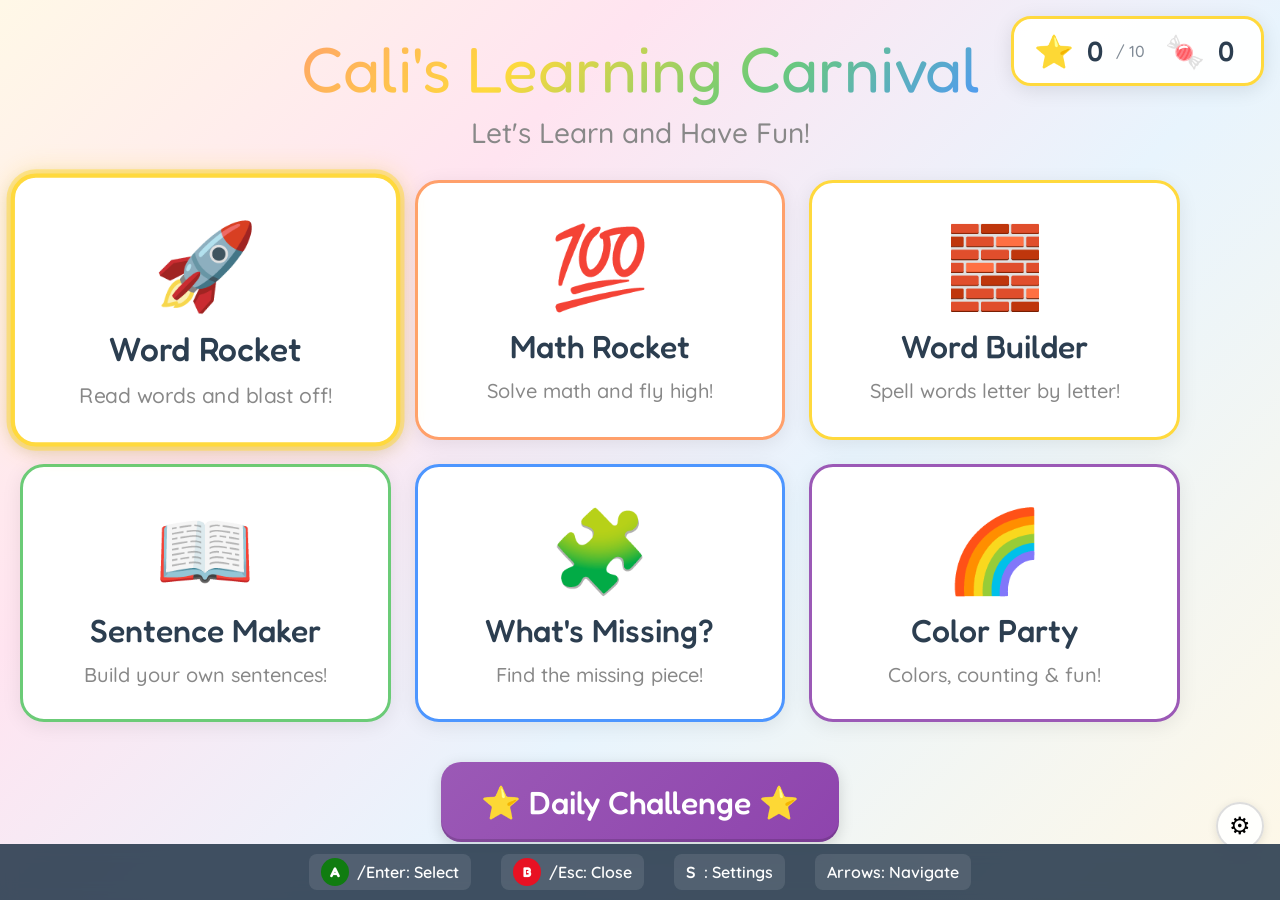
==== index.html @ 13b75be5 "Initial commit - Cali's Learning Carnival" ====
<!DOCTYPE html>
<html lang="en">
<head>
  <meta charset="UTF-8">
  <meta name="viewport" content="width=device-width, initial-scale=1.0">
  <title>Cali's Learning Carnival</title>
  <link rel="stylesheet" href="css/style.css">
  <link rel="stylesheet" href="css/games.css">
  <link rel="stylesheet" href="css/xbox.css">
</head>
<body>
  <div id="session-timer" class="hidden"></div>
  <div id="star-counter-container"></div>

  <div style="text-align:center; padding: 30px 20px 10px;">
    <h1 style="background: linear-gradient(135deg, var(--red), var(--orange), var(--yellow), var(--green), var(--blue), var(--purple)); -webkit-background-clip: text; -webkit-text-fill-color: transparent; background-clip: text;">
      Cali's Learning Carnival
    </h1>
    <p style="font-size: clamp(18px, 2.5vw, 28px); color: #888; margin-top: 8px;">Let's Learn and Have Fun!</p>
  </div>

  <div class="menu-grid" id="game-grid">
    <a href="games/word-rocket.html" class="game-card" aria-label="Word Rocket">
      <div class="game-card-icon">&#x1F680;</div>
      <div class="game-card-title">Word Rocket</div>
      <div class="game-card-desc">Read words and blast off!</div>
    </a>
    <a href="games/math-rocket.html" class="game-card" aria-label="Math Rocket">
      <div class="game-card-icon">&#x1F4AF;</div>
      <div class="game-card-title">Math Rocket</div>
      <div class="game-card-desc">Solve math and fly high!</div>
    </a>
    <a href="games/word-builder.html" class="game-card" aria-label="Word Builder">
      <div class="game-card-icon">&#x1F9F1;</div>
      <div class="game-card-title">Word Builder</div>
      <div class="game-card-desc">Spell words letter by letter!</div>
    </a>
    <a href="games/sentence-maker.html" class="game-card" aria-label="Sentence Maker">
      <div class="game-card-icon">&#x1F4D6;</div>
      <div class="game-card-title">Sentence Maker</div>
      <div class="game-card-desc">Build your own sentences!</div>
    </a>
    <a href="games/whats-missing.html" class="game-card" aria-label="What's Missing">
      <div class="game-card-icon">&#x1F9E9;</div>
      <div class="game-card-title">What's Missing?</div>
      <div class="game-card-desc">Find the missing piece!</div>
    </a>
    <a href="games/color-party.html" class="game-card" aria-label="Color Party">
      <div class="game-card-icon">&#x1F308;</div>
      <div class="game-card-title">Color Party</div>
      <div class="game-card-desc">Colors, counting &amp; fun!</div>
    </a>
  </div>

  <div style="text-align: center; padding: 20px;">
    <a href="games/daily-challenge.html" class="btn btn-purple" style="font-size: clamp(20px, 3vw, 32px); padding: 20px 40px;" id="daily-btn">
      &#x2B50; Daily Challenge &#x2B50;
    </a>
  </div>

  <button class="settings-gear" id="open-settings" aria-label="Settings">&#x2699;</button>

  <!-- Parent Settings Overlay -->
  <div id="parent-settings-overlay" class="settings-overlay hidden">
    <div class="settings-panel">
      <h2>Parent Settings</h2>

      <div class="setting-group">
        <label>M&amp;M Reward Ratio</label>
        <input type="range" id="setting-mm-ratio" min="1" max="20" value="10">
        <div style="text-align:center;margin-top:6px;">
          <span id="ratio-display">10</span> stars = 1 M&amp;M
        </div>
      </div>

      <div class="setting-group">
        <label>Difficulty</label>
        <div class="radio-group">
          <label><input type="radio" name="difficulty" value="easy"><span> Easy</span></label>
          <label><input type="radio" name="difficulty" value="medium"><span> Medium</span></label>
          <label><input type="radio" name="difficulty" value="hard"><span> Hard</span></label>
        </div>
      </div>

      <div class="setting-group">
        <label>Game Length</label>
        <div class="radio-group">
          <label><input type="radio" name="gameLength" value="5"><span> Quick (5)</span></label>
          <label><input type="radio" name="gameLength" value="10"><span> Normal (10)</span></label>
          <label><input type="radio" name="gameLength" value="15"><span> Long (15)</span></label>
          <label><input type="radio" name="gameLength" value="20"><span> Marathon (20)</span></label>
        </div>
      </div>

      <div class="setting-group">
        <label>Sound Effects</label>
        <div style="display:flex;align-items:center;gap:16px;">
          <div class="toggle-switch">
            <input type="checkbox" id="setting-sound" checked>
            <span class="toggle-slider"></span>
          </div>
          <input type="range" id="setting-volume" min="0" max="1" step="0.1" value="0.7" style="flex:1;">
        </div>
      </div>

      <div class="setting-group">
        <label>Vibration Feedback</label>
        <div class="toggle-switch">
          <input type="checkbox" id="setting-vibration" checked>
          <span class="toggle-slider"></span>
        </div>
      </div>

      <div class="setting-group">
        <label>Session Timer</label>
        <select id="setting-timer" style="padding:10px;border-radius:10px;font-size:16px;border:2px solid #ddd;">
          <option value="0">No Limit</option>
          <option value="10">10 minutes</option>
          <option value="15">15 minutes</option>
          <option value="20">20 minutes</option>
        </select>
      </div>

      <div class="settings-buttons">
        <button class="btn btn-blue" id="settings-view-progress">View Progress</button>
        <button class="btn btn-orange" id="settings-export">Export Report</button>
        <button class="btn btn-red" id="settings-reset">Reset Progress</button>
        <button class="btn btn-green" id="settings-close">Close</button>
      </div>
    </div>
  </div>

  <!-- Progress Modal -->
  <div id="progress-modal" class="progress-modal hidden">
    <div class="card" style="position:relative;">
      <div id="progress-content"></div>
      <br>
      <button class="btn btn-green" id="progress-close" style="width:100%;">Close</button>
    </div>
  </div>

  <div id="button-guide">
    <span class="guide-btn"><span class="xbox-a">A</span>/Enter: Select</span>
    <span class="guide-btn"><span class="xbox-b">B</span>/Esc: Close</span>
    <span class="guide-btn"><strong>S</strong>: Settings</span>
    <span class="guide-btn">Arrows: Navigate</span>
  </div>

  <script src="js/words.js"></script>
  <script src="js/math.js"></script>
  <script src="js/gamepad.js"></script>
  <script src="js/progress.js"></script>
  <script src="js/rewards.js"></script>
  <script src="js/audio.js"></script>
  <script src="js/main.js"></script>
  <script>
    // Initialize
    document.addEventListener('DOMContentLoaded', () => {
      ProgressTracker.load();
      RewardSystem.init();
      AudioManager.init();
      GamepadManager.init();

      RewardSystem.renderStarCounter(document.getElementById('star-counter-container'));

      // Gamepad navigation for game cards
      const cards = document.querySelectorAll('.game-card');
      GamepadManager.registerFocusGroup(cards, { id: 'games', columns: 3 });
      GamepadManager.registerFocusGroup([document.getElementById('daily-btn')], { id: 'daily' });

      // Parent settings
      CarnivalUtils.initParentSettings();

      document.getElementById('open-settings').addEventListener('click', () => {
        document.getElementById('parent-settings-overlay').classList.remove('hidden');
      });

      GamepadManager.on('parent_settings', () => {
        document.getElementById('parent-settings-overlay').classList.toggle('hidden');
      });

      GamepadManager.on('b_press', () => {
        document.getElementById('parent-settings-overlay').classList.add('hidden');
        document.getElementById('progress-modal').classList.add('hidden');
      });

      // Session timer
      const settings = CarnivalUtils.getSettings();
      if (settings.sessionTimer > 0) {
        CarnivalUtils.startSessionTimer(settings.sessionTimer);
      }

      // Audio init on first interaction
      document.addEventListener('click', () => AudioManager.resume(), { once: true });
    });
  </script>
</body>
</html>
---- css/style.css ----
/* === Cali's Learning Carnival - Global Styles === */
@import url('https://fonts.googleapis.com/css2?family=Fredoka+One&family=Quicksand:wght@400;500;600;700&display=swap');

:root {
  --red: #FF6B6B;
  --orange: #FFA06B;
  --yellow: #FFD93D;
  --green: #6BCB77;
  --blue: #4D96FF;
  --purple: #9B59B6;
  --pink: #FF69B4;
  --bg-light: #FFF8E7;
  --bg-dark: #2C3E50;
  --text-dark: #2C3E50;
  --text-light: #FFFFFF;
  --star-gold: #FFD700;
  --mm-brown: #7B3F00;
}

*, *::before, *::after { box-sizing: border-box; margin: 0; padding: 0; }

html { scroll-behavior: smooth; }

body {
  font-family: 'Quicksand', sans-serif;
  font-size: clamp(18px, 2.5vw, 32px);
  font-weight: 500;
  color: var(--text-dark);
  background: linear-gradient(135deg, #FFF8E7 0%, #FFE4F0 30%, #E8F4FD 60%, #FFF8E7 100%);
  min-height: 100vh;
  overflow-x: hidden;
  -webkit-font-smoothing: antialiased;
}

h1, h2, h3, h4 {
  font-family: 'Fredoka One', cursive;
  font-weight: 400;
}

h1 { font-size: clamp(36px, 5vw, 72px); }
h2 { font-size: clamp(28px, 4vw, 56px); }
h3 { font-size: clamp(22px, 3vw, 40px); }

/* === Buttons === */
.btn {
  display: inline-flex;
  align-items: center;
  justify-content: center;
  min-height: 70px;
  min-width: 180px;
  padding: 16px 32px;
  border: none;
  border-radius: 20px;
  font-family: 'Fredoka One', cursive;
  font-size: clamp(18px, 2.5vw, 28px);
  color: white;
  cursor: pointer;
  transition: all 0.2s ease;
  box-shadow: 0 4px 15px rgba(0,0,0,0.15), inset 0 -3px 0 rgba(0,0,0,0.15);
  text-decoration: none;
  user-select: none;
  -webkit-tap-highlight-color: transparent;
}

.btn:hover { transform: translateY(-2px); box-shadow: 0 6px 20px rgba(0,0,0,0.2), inset 0 -3px 0 rgba(0,0,0,0.15); }
.btn:active { transform: translateY(1px); box-shadow: 0 2px 8px rgba(0,0,0,0.15), inset 0 -1px 0 rgba(0,0,0,0.15); }

.btn-green { background: linear-gradient(135deg, #6BCB77, #4CAF50); }
.btn-red { background: linear-gradient(135deg, #FF6B6B, #E74C3C); }
.btn-blue { background: linear-gradient(135deg, #4D96FF, #3B82F6); }
.btn-yellow { background: linear-gradient(135deg, #FFD93D, #F59E0B); color: var(--text-dark); }
.btn-purple { background: linear-gradient(135deg, #9B59B6, #8E44AD); }
.btn-orange { background: linear-gradient(135deg, #FFA06B, #F97316); }
.btn-pink { background: linear-gradient(135deg, #FF69B4, #EC4899); }

/* === Focus / Gamepad Navigation === */
.gp-focused {
  outline: none !important;
  border: 4px solid var(--yellow) !important;
  box-shadow: 0 0 0 4px rgba(255, 217, 61, 0.5), 0 0 25px rgba(255, 217, 61, 0.4), 0 4px 15px rgba(0,0,0,0.15) !important;
  transform: scale(1.05);
  transition: all 0.15s ease;
  animation: gp-pulse 1.5s ease-in-out infinite;
}

@keyframes gp-pulse {
  0%, 100% { box-shadow: 0 0 0 4px rgba(255, 217, 61, 0.5), 0 0 25px rgba(255, 217, 61, 0.4), 0 4px 15px rgba(0,0,0,0.15); }
  50% { box-shadow: 0 0 0 6px rgba(255, 217, 61, 0.7), 0 0 35px rgba(255, 217, 61, 0.6), 0 4px 15px rgba(0,0,0,0.15); }
}

/* === Star/MM Counter === */
.reward-counter {
  position: fixed;
  top: 16px;
  right: 16px;
  background: rgba(255,255,255,0.95);
  border-radius: 20px;
  padding: 12px 20px;
  display: flex;
  gap: 20px;
  box-shadow: 0 4px 20px rgba(0,0,0,0.1);
  z-index: 100;
  border: 3px solid var(--yellow);
}

.star-display, .mm-display {
  display: flex;
  align-items: center;
  gap: 6px;
}

.reward-icon { font-size: 32px; }
.reward-num {
  font-family: 'Fredoka One', cursive;
  font-size: 28px;
  color: var(--text-dark);
  min-width: 30px;
  text-align: center;
}

/* === Button Guide Bar === */
#button-guide {
  position: fixed;
  bottom: 0;
  left: 0;
  right: 0;
  background: rgba(44, 62, 80, 0.9);
  color: white;
  padding: 10px 20px;
  display: flex;
  justify-content: center;
  gap: 30px;
  z-index: 100;
  font-size: 16px;
  backdrop-filter: blur(8px);
}

.guide-btn {
  display: flex;
  align-items: center;
  gap: 8px;
  font-family: 'Quicksand', sans-serif;
  font-weight: 600;
}

/* === Session Timer === */
#session-timer {
  position: fixed;
  top: 16px;
  left: 16px;
  background: rgba(255,255,255,0.9);
  border-radius: 12px;
  padding: 8px 16px;
  font-family: 'Fredoka One', cursive;
  font-size: 20px;
  color: var(--text-dark);
  box-shadow: 0 2px 10px rgba(0,0,0,0.1);
  z-index: 100;
}

.hidden { display: none !important; }

/* === Animations === */
@keyframes confetti-fall {
  0% { transform: translateY(-10px) rotate(0deg); opacity: 1; }
  100% { transform: translateY(100vh) rotate(720deg); opacity: 0; }
}

@keyframes encouragement-pop {
  0% { transform: translate(-50%, -50%) scale(0); opacity: 0; }
  20% { transform: translate(-50%, -50%) scale(1.15); opacity: 1; }
  40% { transform: translate(-50%, -50%) scale(1); opacity: 1; }
  80% { transform: translate(-50%, -50%) scale(1); opacity: 1; }
  100% { transform: translate(-50%, -50%) scale(1.3); opacity: 0; }
}

@keyframes bounce {
  0%, 100% { transform: scale(1); }
  50% { transform: scale(1.15); }
}

@keyframes shake {
  0%, 100% { transform: translateX(0); }
  20% { transform: translateX(-8px); }
  40% { transform: translateX(8px); }
  60% { transform: translateX(-6px); }
  80% { transform: translateX(6px); }
}

@keyframes float {
  0%, 100% { transform: translateY(0); }
  50% { transform: translateY(-10px); }
}

@keyframes star-spin {
  from { transform: rotate(0deg); }
  to { transform: rotate(360deg); }
}

@keyframes rainbow {
  0% { color: var(--red); }
  16% { color: var(--orange); }
  33% { color: var(--yellow); }
  50% { color: var(--green); }
  66% { color: var(--blue); }
  83% { color: var(--purple); }
  100% { color: var(--red); }
}

.bounce { animation: bounce 0.4s ease; }
.shake { animation: shake 0.4s ease; }
.float { animation: float 3s ease-in-out infinite; }
.rainbow-text { animation: rainbow 3s linear infinite; }

/* === Cards === */
.card {
  background: white;
  border-radius: 24px;
  padding: 24px;
  box-shadow: 0 4px 20px rgba(0,0,0,0.08);
  border: 3px solid transparent;
  transition: all 0.2s ease;
}

.card:hover { transform: translateY(-4px); box-shadow: 0 8px 30px rgba(0,0,0,0.12); }

/* === Parent Settings Panel === */
.settings-overlay {
  position: fixed;
  inset: 0;
  background: rgba(0,0,0,0.6);
  z-index: 1000;
  display: flex;
  align-items: center;
  justify-content: center;
  backdrop-filter: blur(4px);
}

.settings-panel {
  background: white;
  border-radius: 24px;
  padding: 32px;
  max-width: 600px;
  width: 90%;
  max-height: 85vh;
  overflow-y: auto;
  box-shadow: 0 20px 60px rgba(0,0,0,0.3);
}

.settings-panel h2 {
  text-align: center;
  margin-bottom: 24px;
  color: var(--purple);
}

.setting-group {
  margin-bottom: 20px;
  padding-bottom: 16px;
  border-bottom: 2px solid #f0f0f0;
}

.setting-group label {
  display: block;
  font-weight: 700;
  margin-bottom: 8px;
  font-size: 18px;
}

.setting-group input[type="range"] {
  width: 100%;
  height: 8px;
  -webkit-appearance: none;
  background: linear-gradient(to right, var(--green), var(--blue));
  border-radius: 4px;
  outline: none;
}

.setting-group input[type="range"]::-webkit-slider-thumb {
  -webkit-appearance: none;
  width: 28px;
  height: 28px;
  background: white;
  border: 3px solid var(--blue);
  border-radius: 50%;
  cursor: pointer;
}

.radio-group, .toggle-group {
  display: flex;
  flex-wrap: wrap;
  gap: 10px;
  margin-top: 8px;
}

.radio-group label {
  display: flex;
  align-items: center;
  gap: 6px;
  font-weight: 500;
  font-size: 16px;
  padding: 8px 16px;
  background: #f5f5f5;
  border-radius: 12px;
  cursor: pointer;
}

.radio-group input:checked + span {
  color: var(--blue);
  font-weight: 700;
}

.toggle-switch {
  position: relative;
  width: 56px;
  height: 30px;
}

.toggle-switch input { opacity: 0; width: 0; height: 0; }

.toggle-slider {
  position: absolute;
  inset: 0;
  background: #ccc;
  border-radius: 30px;
  cursor: pointer;
  transition: 0.3s;
}

.toggle-slider::before {
  content: '';
  position: absolute;
  width: 24px;
  height: 24px;
  left: 3px;
  bottom: 3px;
  background: white;
  border-radius: 50%;
  transition: 0.3s;
}

.toggle-switch input:checked + .toggle-slider { background: var(--green); }
.toggle-switch input:checked + .toggle-slider::before { transform: translateX(26px); }

.settings-buttons {
  display: flex;
  flex-wrap: wrap;
  gap: 10px;
  margin-top: 20px;
  justify-content: center;
}

.settings-buttons .btn { min-width: 140px; min-height: 50px; font-size: 16px; }

/* === Progress Modal === */
.progress-modal {
  position: fixed;
  inset: 0;
  background: rgba(0,0,0,0.6);
  z-index: 1001;
  display: flex;
  align-items: center;
  justify-content: center;
}

.progress-modal .card {
  max-width: 500px;
  width: 90%;
  max-height: 80vh;
  overflow-y: auto;
}

/* === End Screen === */
.end-screen {
  display: flex;
  flex-direction: column;
  align-items: center;
  justify-content: center;
  min-height: 80vh;
  padding: 40px 20px;
  text-align: center;
}

.end-title {
  font-size: clamp(40px, 6vw, 80px);
  background: linear-gradient(135deg, var(--red), var(--orange), var(--yellow), var(--green), var(--blue), var(--purple));
  -webkit-background-clip: text;
  -webkit-text-fill-color: transparent;
  background-clip: text;
  margin-bottom: 32px;
}

.end-stats {
  display: flex;
  flex-wrap: wrap;
  gap: 20px;
  justify-content: center;
  margin-bottom: 40px;
}

.end-stat {
  background: white;
  border-radius: 20px;
  padding: 20px 30px;
  text-align: center;
  box-shadow: 0 4px 15px rgba(0,0,0,0.1);
  min-width: 140px;
}

.end-icon { font-size: 40px; display: block; margin-bottom: 8px; }
.end-label { display: block; font-size: 14px; color: #888; margin-bottom: 4px; }
.end-value { display: block; font-family: 'Fredoka One', cursive; font-size: 36px; color: var(--text-dark); }

.end-buttons { display: flex; gap: 20px; flex-wrap: wrap; justify-content: center; }

/* === Progress Bar === */
.progress-bar-container {
  width: 100%;
  max-width: 500px;
  height: 16px;
  background: rgba(255,255,255,0.5);
  border-radius: 8px;
  overflow: hidden;
  margin: 10px auto;
  border: 2px solid rgba(0,0,0,0.1);
}

.progress-bar-fill {
  height: 100%;
  background: linear-gradient(90deg, var(--green), var(--blue));
  border-radius: 8px;
  transition: width 0.5s ease;
}

/* === Responsive === */
@media (max-width: 768px) {
  .btn { min-height: 56px; min-width: 140px; padding: 12px 20px; font-size: 18px; }
  .reward-counter { padding: 8px 12px; gap: 12px; }
  .reward-icon { font-size: 24px; }
  .reward-num { font-size: 22px; }
  .end-stats { gap: 12px; }
  .end-stat { padding: 14px 20px; min-width: 110px; }
}

@media (min-width: 1920px) {
  .btn { min-height: 90px; min-width: 240px; font-size: 32px; padding: 20px 40px; }
  .reward-counter { padding: 16px 28px; }
  .reward-icon { font-size: 40px; }
  .reward-num { font-size: 36px; }
}

/* === Reduced Motion === */
@media (prefers-reduced-motion: reduce) {
  *, *::before, *::after {
    animation-duration: 0.01ms !important;
    animation-iteration-count: 1 !important;
    transition-duration: 0.01ms !important;
  }
}
---- css/games.css ----
/* === Game-Specific Styles === */

/* === Game Container === */
.game-container {
  min-height: 100vh;
  display: flex;
  flex-direction: column;
  align-items: center;
  padding: 20px;
  padding-bottom: 60px;
  position: relative;
}

.game-header {
  width: 100%;
  display: flex;
  justify-content: space-between;
  align-items: center;
  padding: 10px 20px;
  margin-bottom: 20px;
}

.game-title {
  font-family: 'Fredoka One', cursive;
  font-size: clamp(24px, 3.5vw, 48px);
}

.game-area {
  flex: 1;
  display: flex;
  flex-direction: column;
  align-items: center;
  justify-content: center;
  width: 100%;
  max-width: 1200px;
  gap: 24px;
}

/* === Intro Screen === */
.intro-screen {
  display: flex;
  flex-direction: column;
  align-items: center;
  justify-content: center;
  min-height: 70vh;
  text-align: center;
  gap: 24px;
}

.intro-screen h1 {
  background: linear-gradient(135deg, var(--red), var(--orange), var(--yellow));
  -webkit-background-clip: text;
  -webkit-text-fill-color: transparent;
  background-clip: text;
}

.intro-screen .game-emoji {
  font-size: clamp(80px, 12vw, 160px);
  animation: float 3s ease-in-out infinite;
}

.intro-screen p {
  font-size: clamp(20px, 3vw, 36px);
  color: #666;
}

/* === Starfield Background === */
.starfield {
  background: linear-gradient(to bottom, #0a0a2e 0%, #1a1a4e 50%, #2d1b69 100%);
  color: white;
  position: relative;
  overflow: hidden;
}

.starfield::before {
  content: '';
  position: fixed;
  inset: 0;
  background-image:
    radial-gradient(2px 2px at 20% 30%, white, transparent),
    radial-gradient(2px 2px at 40% 70%, white, transparent),
    radial-gradient(1px 1px at 60% 20%, white, transparent),
    radial-gradient(2px 2px at 80% 50%, white, transparent),
    radial-gradient(1px 1px at 10% 80%, rgba(255,255,255,0.8), transparent),
    radial-gradient(1px 1px at 50% 10%, white, transparent),
    radial-gradient(2px 2px at 70% 90%, rgba(255,255,255,0.7), transparent),
    radial-gradient(1px 1px at 90% 40%, white, transparent),
    radial-gradient(1px 1px at 30% 50%, rgba(255,255,255,0.6), transparent),
    radial-gradient(2px 2px at 15% 60%, white, transparent);
  animation: twinkle 4s ease-in-out infinite alternate;
  pointer-events: none;
  z-index: 0;
}

@keyframes twinkle {
  0% { opacity: 0.6; }
  100% { opacity: 1; }
}

.starfield .game-area { z-index: 1; position: relative; }

/* === Word Display (Word Rocket) === */
.word-display {
  font-family: 'Fredoka One', cursive;
  font-size: clamp(80px, 12vw, 160px);
  color: white;
  text-shadow: 0 0 30px rgba(255,217,61,0.5), 0 0 60px rgba(255,217,61,0.3);
  text-align: center;
  padding: 20px;
  animation: float 3s ease-in-out infinite;
}

.rocket-emoji {
  font-size: clamp(60px, 8vw, 120px);
  display: block;
  text-align: center;
  animation: rocket-fly 2s ease-out;
}

@keyframes rocket-fly {
  0% { transform: translateY(100px); opacity: 0; }
  100% { transform: translateY(0); opacity: 1; }
}

.word-buttons {
  display: flex;
  gap: 20px;
  flex-wrap: wrap;
  justify-content: center;
}

.word-buttons .btn {
  min-width: 200px;
  font-size: clamp(20px, 3vw, 32px);
}

.word-sentence {
  font-size: clamp(20px, 3vw, 32px);
  text-align: center;
  padding: 20px;
  background: rgba(255,255,255,0.1);
  border-radius: 16px;
  max-width: 600px;
}

.word-sentence strong {
  color: var(--yellow);
  font-size: 1.2em;
}

/* === Ten Frame (Math Rocket) === */
.ten-frame {
  display: grid;
  grid-template-columns: repeat(5, 1fr);
  grid-template-rows: repeat(2, 1fr);
  gap: 8px;
  padding: 16px;
  background: rgba(255,255,255,0.15);
  border-radius: 16px;
  border: 3px solid rgba(255,255,255,0.3);
  width: min(500px, 80vw);
}

.ten-frame-cell {
  width: clamp(40px, 8vw, 70px);
  height: clamp(40px, 8vw, 70px);
  border-radius: 50%;
  border: 3px solid rgba(255,255,255,0.4);
  display: flex;
  align-items: center;
  justify-content: center;
  font-size: 24px;
  transition: all 0.3s ease;
}

.ten-frame-cell.filled { background: var(--blue); border-color: var(--blue); }
.ten-frame-cell.highlight { background: var(--green); border-color: var(--green); }
.ten-frame-cell.crossout {
  background: var(--red);
  border-color: var(--red);
  position: relative;
}
.ten-frame-cell.crossout::after {
  content: '\2716';
  color: white;
  font-size: clamp(20px, 4vw, 36px);
  font-weight: bold;
}
.ten-frame-cell.empty { background: rgba(255,255,255,0.1); }

/* === Number Line === */
.number-line {
  position: relative;
  width: min(600px, 85vw);
  height: 120px;
  margin: 20px auto;
}

.number-line-track {
  position: absolute;
  bottom: 40px;
  left: 20px;
  right: 20px;
  height: 4px;
  background: rgba(255,255,255,0.5);
}

.number-line-tick {
  position: absolute;
  bottom: 30px;
  width: 2px;
  height: 24px;
  background: rgba(255,255,255,0.7);
  transform: translateX(-50%);
}

.number-line-label {
  position: absolute;
  bottom: 4px;
  font-family: 'Fredoka One', cursive;
  font-size: 16px;
  color: white;
  transform: translateX(-50%);
}

.number-line-hop {
  position: absolute;
  width: 40px;
  height: 40px;
  border: 3px solid var(--yellow);
  border-bottom: none;
  border-radius: 50% 50% 0 0;
  bottom: 44px;
  animation: hop-appear 0.5s ease-out forwards;
  opacity: 0;
}

@keyframes hop-appear {
  0% { opacity: 0; transform: scaleY(0); }
  100% { opacity: 1; transform: scaleY(1); }
}

/* === Number Buttons === */
.number-buttons {
  display: flex;
  gap: 10px;
  flex-wrap: wrap;
  justify-content: center;
}

.number-btn {
  width: clamp(50px, 8vw, 80px);
  height: clamp(50px, 8vw, 80px);
  border-radius: 50%;
  border: 3px solid rgba(255,255,255,0.3);
  background: rgba(255,255,255,0.15);
  color: white;
  font-family: 'Fredoka One', cursive;
  font-size: clamp(20px, 3vw, 32px);
  cursor: pointer;
  transition: all 0.2s ease;
  display: flex;
  align-items: center;
  justify-content: center;
}

.number-btn:hover, .number-btn.gp-focused {
  background: rgba(255,255,255,0.3);
  transform: scale(1.1);
}

.math-problem {
  font-family: 'Fredoka One', cursive;
  font-size: clamp(48px, 8vw, 96px);
  color: white;
  text-align: center;
  text-shadow: 0 0 20px rgba(255,217,61,0.4);
}

/* === Letter Slots (Word Builder) === */
.letter-slots {
  display: flex;
  gap: 12px;
  justify-content: center;
  margin: 20px 0;
}

.letter-slot {
  width: clamp(50px, 10vw, 80px);
  height: clamp(60px, 12vw, 90px);
  border: 4px dashed rgba(0,0,0,0.2);
  border-radius: 12px;
  display: flex;
  align-items: center;
  justify-content: center;
  font-family: 'Fredoka One', cursive;
  font-size: clamp(32px, 5vw, 56px);
  color: var(--text-dark);
  background: white;
  transition: all 0.2s ease;
}

.letter-slot.filled {
  border-style: solid;
  border-color: var(--blue);
  background: #E8F4FD;
  animation: snap-in 0.2s ease;
}

@keyframes snap-in {
  0% { transform: scale(1.3); }
  50% { transform: scale(0.95); }
  100% { transform: scale(1); }
}

.letter-slot.correct { border-color: var(--green); background: #E8F8E8; }
.letter-slot.wrong { border-color: var(--red); background: #FFE8E8; }

/* === Letter Bank === */
.letter-bank {
  display: flex;
  gap: 10px;
  flex-wrap: wrap;
  justify-content: center;
  max-width: 600px;
}

.letter-tile {
  width: clamp(45px, 8vw, 70px);
  height: clamp(50px, 9vw, 75px);
  border-radius: 12px;
  border: 3px solid var(--blue);
  background: white;
  color: var(--text-dark);
  font-family: 'Fredoka One', cursive;
  font-size: clamp(24px, 4vw, 40px);
  cursor: pointer;
  transition: all 0.2s ease;
  display: flex;
  align-items: center;
  justify-content: center;
  box-shadow: 0 3px 8px rgba(0,0,0,0.1);
}

.letter-tile:hover { transform: translateY(-3px); box-shadow: 0 5px 15px rgba(0,0,0,0.15); }
.letter-tile.used { opacity: 0.3; pointer-events: none; }
.letter-tile.hint { border-color: var(--yellow); box-shadow: 0 0 15px rgba(255,217,61,0.5); }

.word-picture {
  font-size: clamp(80px, 12vw, 150px);
  text-align: center;
  margin: 10px 0;
}

/* === Sentence Maker === */
.sentence-area {
  display: flex;
  gap: 12px;
  flex-wrap: wrap;
  justify-content: center;
  min-height: 80px;
  padding: 16px;
  background: rgba(255,255,255,0.8);
  border-radius: 16px;
  border: 3px dashed var(--blue);
  width: 100%;
  max-width: 800px;
}

.sentence-word {
  padding: 10px 20px;
  background: var(--blue);
  color: white;
  border-radius: 12px;
  font-family: 'Fredoka One', cursive;
  font-size: clamp(20px, 3vw, 32px);
  animation: snap-in 0.2s ease;
}

.word-bank {
  display: flex;
  gap: 12px;
  flex-wrap: wrap;
  justify-content: center;
  max-width: 800px;
}

.word-tile {
  padding: 12px 24px;
  border-radius: 16px;
  border: 3px solid;
  background: white;
  font-family: 'Fredoka One', cursive;
  font-size: clamp(18px, 2.5vw, 28px);
  cursor: pointer;
  transition: all 0.2s ease;
  box-shadow: 0 3px 10px rgba(0,0,0,0.1);
}

.word-tile:nth-child(6n+1) { border-color: var(--red); color: var(--red); }
.word-tile:nth-child(6n+2) { border-color: var(--orange); color: var(--orange); }
.word-tile:nth-child(6n+3) { border-color: var(--green); color: var(--green); }
.word-tile:nth-child(6n+4) { border-color: var(--blue); color: var(--blue); }
.word-tile:nth-child(6n+5) { border-color: var(--purple); color: var(--purple); }
.word-tile:nth-child(6n+6) { border-color: var(--pink); color: var(--pink); }

.word-tile.used { opacity: 0.3; pointer-events: none; }
.word-tile:hover { transform: translateY(-3px); }

.picture-display {
  font-size: clamp(80px, 12vw, 140px);
  text-align: center;
  padding: 20px;
  background: rgba(255,255,255,0.8);
  border-radius: 24px;
  box-shadow: 0 4px 20px rgba(0,0,0,0.08);
}

/* === What's Missing === */
.sequence-display {
  display: flex;
  gap: 16px;
  align-items: center;
  justify-content: center;
  flex-wrap: wrap;
}

.sequence-item {
  font-family: 'Fredoka One', cursive;
  font-size: clamp(40px, 7vw, 80px);
  color: var(--text-dark);
  min-width: 60px;
  text-align: center;
}

.sequence-blank {
  font-family: 'Fredoka One', cursive;
  font-size: clamp(40px, 7vw, 80px);
  color: var(--blue);
  min-width: 60px;
  width: clamp(60px, 10vw, 100px);
  height: clamp(60px, 10vw, 100px);
  border: 4px dashed var(--blue);
  border-radius: 16px;
  display: flex;
  align-items: center;
  justify-content: center;
  animation: gp-pulse 2s ease-in-out infinite;
  background: rgba(77,150,255,0.1);
}

.answer-choices {
  display: flex;
  gap: 16px;
  flex-wrap: wrap;
  justify-content: center;
}

.answer-choice {
  min-width: clamp(70px, 12vw, 120px);
  min-height: clamp(70px, 12vw, 120px);
  border-radius: 20px;
  border: 4px solid #ddd;
  background: white;
  font-family: 'Fredoka One', cursive;
  font-size: clamp(28px, 5vw, 48px);
  color: var(--text-dark);
  cursor: pointer;
  transition: all 0.2s ease;
  display: flex;
  align-items: center;
  justify-content: center;
  box-shadow: 0 4px 12px rgba(0,0,0,0.08);
}

.answer-choice:hover { border-color: var(--blue); transform: scale(1.05); }
.answer-choice.correct { border-color: var(--green); background: #E8F8E8; }
.answer-choice.wrong { border-color: var(--red); background: #FFE8E8; animation: shake 0.4s ease; }

/* === Color Party === */
.color-swatches {
  display: flex;
  gap: 16px;
  flex-wrap: wrap;
  justify-content: center;
}

.color-swatch {
  width: clamp(60px, 10vw, 100px);
  height: clamp(60px, 10vw, 100px);
  border-radius: 50%;
  border: 4px solid rgba(0,0,0,0.1);
  cursor: pointer;
  transition: all 0.2s ease;
  box-shadow: 0 4px 12px rgba(0,0,0,0.15);
}

.color-swatch:hover, .color-swatch.gp-focused {
  transform: scale(1.15);
  box-shadow: 0 6px 20px rgba(0,0,0,0.25);
}

.color-swatch.correct {
  border-color: var(--green);
  box-shadow: 0 0 20px rgba(107,203,119,0.5);
}

.crayon {
  width: clamp(60px, 10vw, 100px);
  height: clamp(200px, 30vw, 300px);
  border-radius: 10px 10px 50% 50%;
  border: 3px solid #999;
  background: #f5f5f5;
  position: relative;
  transition: background-color 0.8s ease;
  margin: 20px auto;
}

.crayon::before {
  content: '';
  position: absolute;
  top: -30px;
  left: 50%;
  transform: translateX(-50%);
  border-left: 20px solid transparent;
  border-right: 20px solid transparent;
  border-bottom: 30px solid inherit;
  border-bottom-color: inherit;
}

.crayon.colored { border-color: rgba(0,0,0,0.3); }

.counting-objects {
  display: flex;
  gap: 12px;
  flex-wrap: wrap;
  justify-content: center;
  font-size: clamp(40px, 6vw, 70px);
}

.color-boxes {
  display: flex;
  gap: 10px;
  flex-wrap: wrap;
  justify-content: center;
}

.color-box {
  width: clamp(50px, 8vw, 80px);
  height: clamp(50px, 8vw, 80px);
  border-radius: 12px;
  border: 3px solid #ccc;
  background: white;
  cursor: pointer;
  transition: all 0.3s ease;
}

.color-box.selected {
  border-color: var(--text-dark);
  transform: scale(1.05);
}

/* === Daily Challenge === */
.daily-date {
  font-family: 'Fredoka One', cursive;
  font-size: clamp(18px, 2.5vw, 28px);
  color: var(--purple);
  text-align: center;
}

.challenge-progress {
  display: flex;
  gap: 16px;
  justify-content: center;
  margin: 16px 0;
}

.challenge-dot {
  width: 40px;
  height: 40px;
  border-radius: 50%;
  border: 3px solid var(--purple);
  display: flex;
  align-items: center;
  justify-content: center;
  font-family: 'Fredoka One', cursive;
  font-size: 18px;
  color: var(--purple);
  transition: all 0.3s ease;
}

.challenge-dot.completed { background: var(--green); border-color: var(--green); color: white; }
.challenge-dot.current { background: var(--yellow); border-color: var(--yellow); color: var(--text-dark); animation: gp-pulse 1.5s ease-in-out infinite; }
.challenge-dot.upcoming { opacity: 0.4; }

.challenge-transition {
  font-family: 'Fredoka One', cursive;
  font-size: clamp(32px, 5vw, 64px);
  color: var(--purple);
  text-align: center;
  animation: encouragement-pop 1.5s ease-out forwards;
}

.bonus-stars {
  font-size: clamp(40px, 6vw, 80px);
  text-align: center;
  animation: bounce 0.6s ease;
}

/* === Main Menu === */
.menu-grid {
  display: grid;
  grid-template-columns: repeat(auto-fit, minmax(280px, 1fr));
  gap: 24px;
  padding: 20px;
  max-width: 1200px;
  width: 100%;
}

.game-card {
  background: white;
  border-radius: 24px;
  padding: 28px;
  text-align: center;
  box-shadow: 0 4px 20px rgba(0,0,0,0.08);
  transition: all 0.3s ease;
  cursor: pointer;
  text-decoration: none;
  color: inherit;
  border: 3px solid transparent;
  display: flex;
  flex-direction: column;
  align-items: center;
  gap: 12px;
}

.game-card:hover {
  transform: translateY(-8px);
  box-shadow: 0 12px 40px rgba(0,0,0,0.15);
}

.game-card:nth-child(1) { border-color: var(--red); }
.game-card:nth-child(2) { border-color: var(--orange); }
.game-card:nth-child(3) { border-color: var(--yellow); }
.game-card:nth-child(4) { border-color: var(--green); }
.game-card:nth-child(5) { border-color: var(--blue); }
.game-card:nth-child(6) { border-color: var(--purple); }

.game-card-icon {
  font-size: clamp(48px, 7vw, 80px);
}

.game-card-title {
  font-family: 'Fredoka One', cursive;
  font-size: clamp(20px, 2.5vw, 32px);
}

.game-card-desc {
  font-size: clamp(14px, 1.8vw, 20px);
  color: #888;
}

/* === Feedback Overlay === */
.feedback-overlay {
  position: fixed;
  inset: 0;
  display: flex;
  align-items: center;
  justify-content: center;
  z-index: 500;
  pointer-events: none;
}

.feedback-overlay.correct-overlay {
  background: rgba(107,203,119,0.2);
}

.feedback-overlay.wrong-overlay {
  background: rgba(255,107,107,0.2);
}

.feedback-text {
  font-family: 'Fredoka One', cursive;
  font-size: clamp(40px, 7vw, 80px);
  animation: encouragement-pop 1.2s ease-out forwards;
}

.feedback-overlay.correct-overlay .feedback-text {
  color: var(--green);
  text-shadow: 2px 2px 0 white;
}

.feedback-overlay.wrong-overlay .feedback-text {
  color: var(--red);
  text-shadow: 2px 2px 0 white;
}

/* === Question Counter === */
.question-counter {
  font-family: 'Fredoka One', cursive;
  font-size: clamp(16px, 2vw, 24px);
  color: rgba(255,255,255,0.8);
  text-align: center;
}

.game-container:not(.starfield) .question-counter {
  color: var(--text-dark);
  opacity: 0.7;
}
---- css/xbox.css ----
/* === Xbox Controller UI Styles === */

/* Controller button icons */
.xbox-a, .xbox-b, .xbox-x, .xbox-y {
  display: inline-flex;
  align-items: center;
  justify-content: center;
  width: 28px;
  height: 28px;
  border-radius: 50%;
  font-family: 'Fredoka One', cursive;
  font-size: 14px;
  color: white;
  font-weight: bold;
  line-height: 1;
}

.xbox-a { background: #107C10; }
.xbox-b { background: #E81123; }
.xbox-x { background: #0078D7; }
.xbox-y { background: #FFB900; color: #333; }

/* Larger button icons for in-game use */
.xbox-btn-lg {
  width: 44px;
  height: 44px;
  font-size: 20px;
}

/* Button guide enhancements */
#button-guide {
  font-family: 'Quicksand', sans-serif;
}

#button-guide .guide-btn {
  display: inline-flex;
  align-items: center;
  gap: 8px;
  padding: 4px 12px;
  border-radius: 8px;
  background: rgba(255,255,255,0.1);
  transition: background 0.15s ease, transform 0.1s ease;
}

#button-guide .guide-btn.clickable {
  cursor: pointer;
  user-select: none;
}

#button-guide .guide-btn.clickable:hover {
  background: rgba(255,255,255,0.25);
  transform: translateY(-1px);
}

#button-guide .guide-btn.clickable:active {
  transform: scale(0.95);
  background: rgba(255,255,255,0.35);
}

/* Focus indicators - extra visible for TV */
.gp-focused {
  position: relative;
  z-index: 10;
}

/* Hold progress indicator */
.hold-progress {
  position: absolute;
  top: -8px;
  right: -8px;
  width: 32px;
  height: 32px;
}

.hold-progress circle {
  fill: none;
  stroke: var(--yellow);
  stroke-width: 3;
  stroke-dasharray: 88;
  stroke-dashoffset: 88;
  transform: rotate(-90deg);
  transform-origin: center;
  transition: stroke-dashoffset 2s linear;
}

.hold-progress.active circle {
  stroke-dashoffset: 0;
}

/* Parent settings lock hint */
.parent-hint {
  font-size: 12px;
  color: rgba(255,255,255,0.5);
  text-align: center;
  padding: 4px;
}

/* Extra spacing for controller navigation */
@media (min-width: 1200px) {
  .game-card { padding: 32px; }
  .btn { min-height: 80px; }
  .word-tile { padding: 16px 28px; }
  .letter-tile { width: 75px; height: 80px; }
  .number-btn { width: 80px; height: 80px; }
  .color-swatch { width: 100px; height: 100px; }
  .answer-choice { min-width: 120px; min-height: 120px; }
}

/* Settings gear button */
.settings-gear {
  position: fixed;
  bottom: 50px;
  right: 16px;
  width: 48px;
  height: 48px;
  border-radius: 50%;
  background: rgba(255,255,255,0.9);
  border: 2px solid #ddd;
  font-size: 24px;
  cursor: pointer;
  display: flex;
  align-items: center;
  justify-content: center;
  z-index: 99;
  transition: all 0.3s ease;
  box-shadow: 0 2px 10px rgba(0,0,0,0.1);
}

.settings-gear:hover { transform: rotate(90deg); background: white; }

/* Game nav bar - Exit + Skip + Settings always visible */
.game-nav {
  position: fixed;
  top: 12px;
  left: 12px;
  display: flex;
  gap: 8px;
  z-index: 101;
}

.game-nav .nav-btn {
  display: inline-flex;
  align-items: center;
  gap: 6px;
  padding: 8px 16px;
  border-radius: 12px;
  border: 2px solid rgba(0,0,0,0.1);
  background: rgba(255,255,255,0.92);
  font-family: 'Quicksand', sans-serif;
  font-weight: 700;
  font-size: 14px;
  color: var(--text-dark, #2C3E50);
  cursor: pointer;
  box-shadow: 0 2px 8px rgba(0,0,0,0.1);
  transition: all 0.2s ease;
  backdrop-filter: blur(4px);
}

.game-nav .nav-btn:hover {
  transform: translateY(-1px);
  box-shadow: 0 4px 12px rgba(0,0,0,0.15);
}

.game-nav .nav-btn.exit-btn { border-color: var(--red, #FF6B6B); }
.game-nav .nav-btn.skip-btn { border-color: var(--orange, #FFA06B); }
.game-nav .nav-btn.settings-btn { border-color: var(--blue, #4D96FF); }

.game-nav .nav-key {
  display: inline-flex;
  align-items: center;
  justify-content: center;
  width: 22px;
  height: 22px;
  border-radius: 4px;
  background: #eee;
  font-size: 12px;
  font-weight: 700;
  border: 1px solid #ccc;
}

/* On starfield dark backgrounds, adjust nav bar */
.starfield .game-nav .nav-btn {
  background: rgba(255,255,255,0.15);
  color: white;
  border-color: rgba(255,255,255,0.3);
  backdrop-filter: blur(8px);
}

.starfield .game-nav .nav-key {
  background: rgba(255,255,255,0.2);
  color: white;
  border-color: rgba(255,255,255,0.3);
}
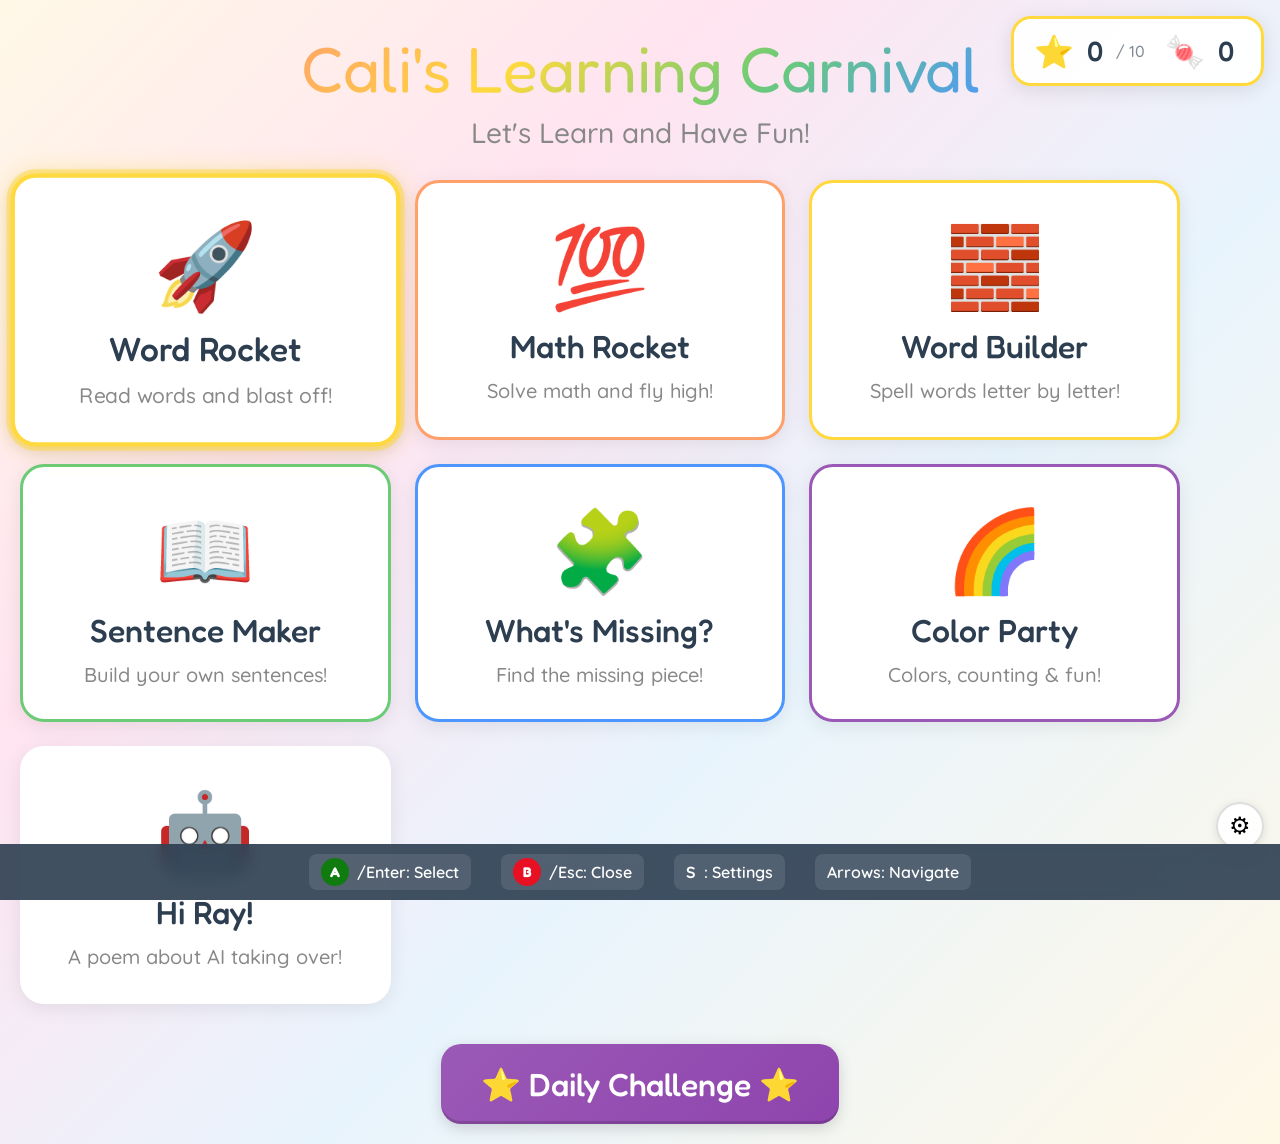
==== commit fd84f535: "Add AI poem page for Ray - a fun poem about AI taking over the world New page with animated poem gre" ====
--- a/index.html
+++ b/index.html
@@ -49,6 +49,11 @@
       <div class="game-card-icon">&#x1F308;</div>
       <div class="game-card-title">Color Party</div>
       <div class="game-card-desc">Colors, counting &amp; fun!</div>
+    </a>
+    <a href="games/ai-poem.html" class="game-card" aria-label="AI Poem for Ray">
+      <div class="game-card-icon">&#x1F916;</div>
+      <div class="game-card-title">Hi Ray!</div>
+      <div class="game-card-desc">A poem about AI taking over!</div>
     </a>
   </div>
 
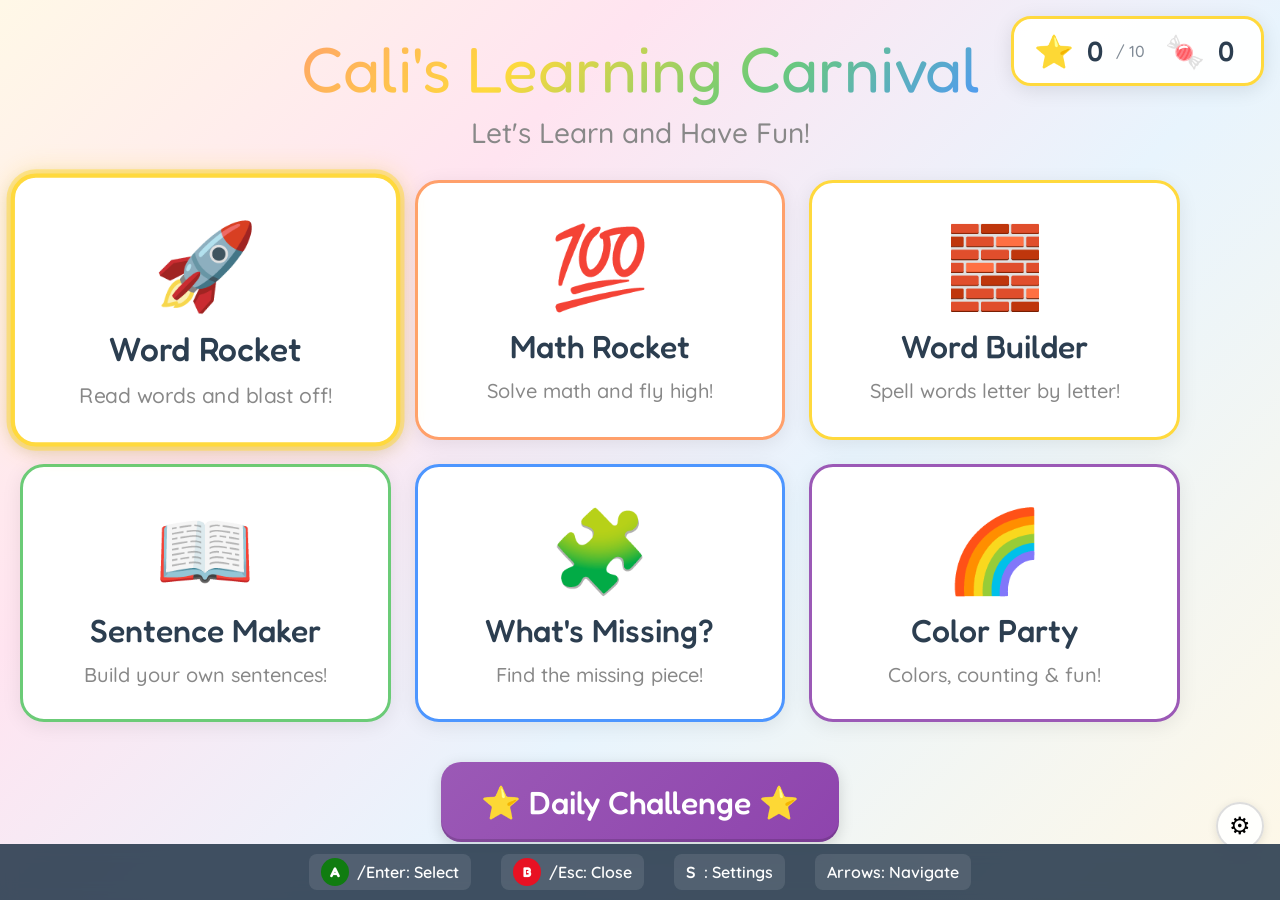
==== commit 46a15a0d: "Remove AI poem page - demo for Ray complete Co-Authored-By: Claude Opus 4.6 <noreply@anthropic.com>" ====
--- a/index.html
+++ b/index.html
@@ -50,11 +50,7 @@
       <div class="game-card-title">Color Party</div>
       <div class="game-card-desc">Colors, counting &amp; fun!</div>
     </a>
-    <a href="games/ai-poem.html" class="game-card" aria-label="AI Poem for Ray">
-      <div class="game-card-icon">&#x1F916;</div>
-      <div class="game-card-title">Hi Ray!</div>
-      <div class="game-card-desc">A poem about AI taking over!</div>
-    </a>
+
   </div>
 
   <div style="text-align: center; padding: 20px;">
